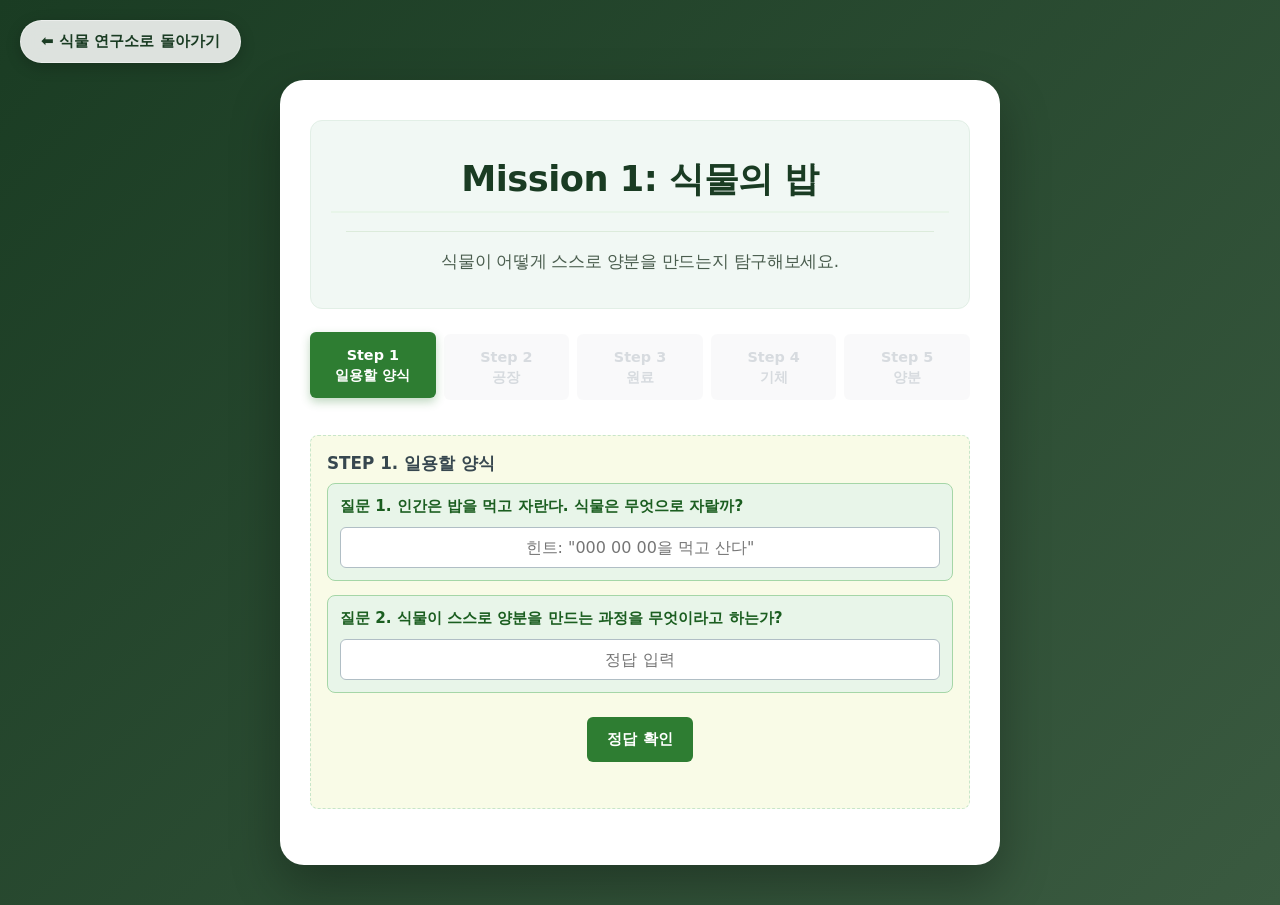
==== mission1.html @ bf56be7d "Add files via upload" ====
<!DOCTYPE html>
<html lang="ko">
<head>
  <meta charset="UTF-8">
  <meta name="viewport" content="width=device-width, initial-scale=1.0, maximum-scale=1.0, user-scalable=no">
  <title>미션 1: 식물의 밥</title>
  <link rel="stylesheet" href="style.css">
  <!-- 모바일(터치) 환경에서 HTML5 Drag and Drop이 작동하게 해주는 라이브러리 추가 -->
  <script defer src="js/main.js"></script>
  <script defer src="js/dragdrop.js"></script>
  <script defer src="js/mission1.js"></script>

  <style>
    /* === [품위 있는 고급스러운 전체 화면 레이아웃] === */
    body, html {
      min-height: 100vh; 
      margin: 0;
      display: flex;
      flex-direction: column;
      font-family: 'Pretendard', -apple-system, BlinkMacSystemFont, system-ui, Roboto, sans-serif;
      background: linear-gradient(135deg, #1a3c23 0%, #3a5a40 100%);
      position: relative;
    }

    .top-bar { position: absolute; top: 20px; left: 20px; z-index: 100; }

    .back-btn {
      background-color: rgba(255, 255, 255, 0.85); color: #1a3c23; text-decoration: none;
      padding: 10px 20px; border-radius: 30px; font-weight: 700; font-size: 0.95rem;
      box-shadow: 0 4px 15px rgba(0,0,0,0.2); border: 1px solid rgba(255,255,255,0.4);
      backdrop-filter: blur(8px); -webkit-backdrop-filter: blur(8px);
      display: inline-flex; align-items: center; transition: all 0.3s ease;
    }
    .back-btn:hover { background-color: #ffffff; transform: translateY(-2px); box-shadow: 0 6px 20px rgba(0,0,0,0.3); }

    .mission-container {
      flex-grow: 1; display: flex; flex-direction: column; align-items: center;
      padding: 80px 20px 40px 20px; box-sizing: border-box;
    }

    .mission-card { background: #ffffff; padding: 40px 30px; border-radius: 24px; box-shadow: 0 20px 50px rgba(0,0,0,0.3); max-width: 800px; width: 100%; }

    /* 밝고 세련된 미션 헤더 박스 */
    .mission-header-box { background-color: #f1f8f4; padding: 35px 20px; border-radius: 12px; border: 1px solid #e2efe6; margin-bottom: 25px; text-align: center; }
    .mission-header-box h2 { color: #1a3c23; margin: 0; font-size: 2.2rem; font-weight: 800; letter-spacing: -0.5px; }
    .mission-header-box hr { border: 0; border-top: 1px solid #dcebdb; margin: 18px auto; width: 95%; }
    .mission-header-box p { color: #4a5d4e; font-size: 1.05rem; margin: 0; font-weight: 500; letter-spacing: -0.3px; }

    /* 직사각형 스텝 버튼 */
    .step-indicator { display: flex !important; flex-direction: row !important; gap: 8px !important; justify-content: space-between !important; margin-bottom: 35px !important; width: 100% !important; }
    .step-item { flex: 1 !important; background-color: #f4f5f6 !important; color: #b0b8c1 !important; padding: 12px 5px !important; border-radius: 6px !important; font-size: 0.9rem !important; font-weight: 700 !important; text-align: center !important; line-height: 1.4 !important; cursor: pointer; transition: all 0.2s ease; width: auto !important; height: auto !important; display: block !important; border: 1px solid transparent !important; }
    .step-item.active { background-color: #2e7d32 !important; color: #ffffff !important; box-shadow: 0 4px 10px rgba(46, 125, 50, 0.3) !important; transform: translateY(-2px); }
    .step-item.completed { background-color: #e8f5e9 !important; color: #388e3c !important; border: 1px solid #c8e6c9 !important; }

    /* 빈칸 퀴즈 입력창 스타일 */
    .blank-input { text-align: center; font-weight: bold; color: #1b5e20; border: 1px solid #b0bec5; border-bottom: 2px solid #2e7d32; border-radius: 4px; padding: 4px; outline: none; background: #ffffff; }
    .blank-input:focus { border-bottom: 2px solid #f57f17; }

    /* 기존 실험 콘텐츠(매칭)용 스타일 */
    .match-item { padding: 8px; background: #f8fafc; border: 2px solid #b0bec5; border-radius: 8px; cursor: pointer; text-align: center; font-size: 0.8rem; font-weight: bold; transition: all 0.2s; position: relative; word-break: keep-all; display: flex; align-items: center; justify-content: center; min-height: 46px; z-index: 2; line-height: 1.3; }
    .match-item.selected { border-color: #f57f17; background: #fffde7; box-shadow: 0 0 0 2px rgba(245,127,23,0.3); transform: scale(1.02); }
    .match-item.matched { border-color: #2e7d32; background: #e8f5e9; color: #1b5e20; pointer-events: none; }
    .match-item.error { border-color: #c62828; background: #ffebee; animation: shake 0.3s; }
    @keyframes shake { 0%, 100% { transform: translateX(0); } 25% { transform: translateX(-5px); } 75% { transform: translateX(5px); } }

    /* =======================================================
       🌿 Step 3 퀴즈 전용 스타일 
       ======================================================= */
    .step3-word-btn { background: #ffffff; border: 2px solid #90caf9; border-radius: 8px; padding: 8px 16px; font-size: 1rem; font-weight: bold; color: #1976d2; cursor: pointer; transition: all 0.2s; box-shadow: 0 2px 4px rgba(0,0,0,0.05); }
    .step3-word-btn:hover { background: #e3f2fd; border-color: #1e88e5; }
    .step3-word-btn:active { transform: scale(0.95); }
    .step3-blank { display: inline-block; width: 60px; height: 26px; border-bottom: 2px solid #2e7d32; text-align: center; font-weight: bold; color: #1b5e20; cursor: pointer; vertical-align: bottom; background: #f1f8e9; border-radius: 4px 4px 0 0; }

    /* =======================================================
       🌿 Mission 1 최종 정리: 드래그 앤 드롭 스타일 (최적화)
       ======================================================= */
    .m1-badge-pool { display: flex; flex-wrap: wrap; gap: 10px; justify-content: center; background: #f8fafc; border: 1px solid #cfd8dc; padding: 15px; border-radius: 12px; margin-bottom: 20px; min-height: 30px; }
    
    .m1-badge {
      display: inline-block; background: #ffffff; border: 2px solid #81c784; border-radius: 25px;
      padding: 6px 16px; font-size: 1.05rem; font-weight: 700; color: #37474f;
      cursor: grab; box-shadow: 0 2px 4px rgba(0,0,0,0.1); user-select: none;
      margin: 5px; transition: transform 0.1s;
      line-height: 1.2 !important; vertical-align: middle; box-sizing: border-box;
    }
    .m1-badge:active { cursor: grabbing; transform: scale(1.05); }

    .m1-dropzone {
      display: inline-flex; align-items: center; justify-content: center;
      min-width: 100px; height: 38px; vertical-align: middle; 
      background: #f8fcf8; border: 2px dashed #b0bec5; border-radius: 25px;
      margin: 0 4px; box-sizing: border-box; transition: all 0.2s;
    }
    .drag-over-m1 { background: #e3f2fd !important; border-color: #1e88e5 !important; }

    /* 빈칸 안에 뱃지가 들어가면 테두리와 배경 날림 */
    .m1-dropzone:has(.m1-badge) { border: none; background-color: transparent; min-width: auto; height: auto; margin: 0 4px; }
    /* 들어간 뱃지 디자인 유지 (그림자만 제거) */
    .m1-dropzone .m1-badge { margin: 0; padding: 6px 16px; box-shadow: none; }

    /* 스르륵 나타나는 애니메이션 클래스 */
    .summary-hidden { display: none; opacity: 0; transition: opacity 0.5s ease-in-out; }
    .summary-visible { display: block; opacity: 1; }
  </style>
</head>
<body>

<div class="top-bar"><a href="index.html" class="back-btn">⬅ 식물 연구소로 돌아가기</a></div>

<!-- 모달 창 영역 (뱃지 설명용 모달) -->
<div class="modal-overlay" id="exp-modal" style="display: none;">
  <div class="modal-card">
    <h3 id="modal-title">물질 탐구 정보</h3>
    <div id="modal-img-container" style="text-align: center; display: none; margin: 12px 0;"><img id="modal-img" src="" alt="실험 이미지" style="max-width: 100%; max-height: 220px; border-radius: 8px; border: 1px solid #cfd8dc; object-fit: contain;"></div>
    <p id="modal-desc"></p>
    <div class="exp-box" id="modal-exp" style="background: var(--primary-light); padding: 14px; border-radius: 6px; font-size: 0.95rem; border-left: 4px solid var(--primary); margin: 12px 0; line-height: 1.6;"></div>
    <div style="display:flex; gap:8px; margin-top:16px;">
      <button class="btn-action" id="btn-move-factory" style="flex:1; margin-top:0;" onclick="moveBadgeToFactory()">⬇️ 공장으로 투입하기</button>
      <button class="modal-close" style="margin:0;" onclick="closeModal()">✕ 닫기</button>
    </div>
  </div>
</div>

<!-- 모달 창 영역 (Step 2 엽록체 관찰 퀴즈) -->
<div class="modal-overlay" id="stage2-image-modal" style="display: none;">
  <div class="step-image-modal-card" style="max-width: 500px; margin: 0 auto; background: #fff; padding: 20px; border-radius: 12px;">
    <div class="step-image-header" style="border-bottom: 2px solid #e8f5e9; padding-bottom: 10px;">
      <h3 style="margin: 0; color: #1b5e20;">🔬 엽록체 관찰 퀴즈</h3>
      <button class="modal-close" style="margin:0; padding:4px 10px;" onclick="closeStage2ImageModal()">✕ 닫기</button>
    </div>
    <div class="step-image-body" style="padding: 15px 0; text-align: center;">
      <div id="custom-ch-quiz">
        <img src="images/chloroplast.png" alt="엽록체 사진" style="width:100%; max-width:400px; border-radius:8px; border:1px solid #cfd8dc; object-fit:contain; box-shadow:0 4px 10px rgba(0,0,0,0.1);">
        <p style="margin-top:15px; font-size:1rem; color:#2c4c34; line-height:1.8; text-align:center; background:#e8f5e9; padding:15px; border-radius:8px; word-break:keep-all;">
          ( <input type="text" id="ch-q1" class="blank-input" style="width:70px;" placeholder="정답"> )는 식물세포에 있는 광합성이 일어나는 장소이고, ( <input type="text" id="ch-q2" class="blank-input" style="width:70px;" placeholder="정답"> )는 엽록체 속에 있는 색소로 광합성에 필요한 빛에너지를 흡수하는 색소이다.
        </p>
        <p id="ch-msg" style="font-weight:bold; font-size:0.95rem; margin-top:5px; min-height:1.2em;"></p>
      </div>
    </div>
    <div class="step-image-footer" style="text-align: center;">
      <button type="button" class="btn-action" id="btn-ch-check" style="margin:0; padding:12px 24px; font-size: 1rem; width: 100%;" onclick="checkChloroplastQuiz()">정답 확인</button>
      <button type="button" class="btn-action" id="btn-ch-next" style="display:none; margin:0; padding:12px 24px; font-size: 1rem; width: 100%; background:#f57f17;" onclick="goCustomStep(3); closeStage2ImageModal();">확인 완료 ➔ Step 3으로</button>
    </div>
  </div>
</div>

<!-- 미션 클리어 축하 팝업 -->
<div class="modal-overlay" id="mission-clear-modal" style="display: none;">
  <div class="modal-card" style="max-width: 450px; text-align: center; border: 4px solid #fbc02d; background: #fffde7; z-index: 10000;">
    <h2 style="color: #f57f17; font-size: 1.8rem; margin-top:0;">🎉 미션 클리어! 🎉</h2>
    <h3 style="color: #2e7d32; margin-top: 0; margin-bottom: 16px;">식물의 밥(Mission 1) 수사를 완벽하게 마쳤습니다.</h3>
    <p style="font-size: 1.15rem; color: #1976d2; font-weight: bold; margin-bottom: 24px;">🔓 Mission 2 (최적 조건)의 잠금이 해제되었습니다!</p>
    <button class="btn-action" style="font-size: 1.05rem; padding: 14px 28px; width: 100%; background:#f57f17; border:none; border-radius:8px; color:#fff; cursor:pointer;" onclick="location.href='mission2.html'">➔ Mission 2 가기</button>
  </div>
</div>

<!-- ========================================== -->
<!-- 미션 메인 내용 영역 -->
<!-- ========================================== -->
<main class="mission-container">
  <div id="stage-2" class="mission-card stage-card active">
    
    <!-- 헤더 박스 -->
    <div class="mission-header-box">
      <h2>Mission 1: 식물의 밥</h2>
      <hr>
      <p>식물이 어떻게 스스로 양분을 만드는지 탐구해보세요.</p>
    </div>
    
    <!-- 직사각형 인디케이터 -->
    <div class="step-indicator" id="m1-indicator">
      <div class="step-item active" id="m1-dot-1">Step 1<br>일용할 양식</div>
      <div class="step-item" id="m1-dot-2">Step 2<br>공장</div>
      <div class="step-item" id="m1-dot-3">Step 3<br>원료</div>
      <div class="step-item" id="m1-dot-4">Step 4<br>기체 </div>
      <div class="step-item" id="m1-dot-5">Step 5<br>양분</div>
    </div>
    
    <!-- STEP 1 -->
    <div class="interactive-box" id="stage2-step1">
      <h3 style="margin-top: 0;">STEP 1. 일용할 양식</h3>
      <div class="exp-section" style="background:#e8f5e9; border-color:#a5d6a7;">
        <label style="font-weight:bold; font-size:0.95rem; color:#1b5e20;">질문 1. 인간은 밥을 먹고 자란다. 식물은 무엇으로 자랄까?</label>
        <input type="text" id="m2-s1-q1" class="organelle-input" style="width:100%; padding:10px; margin-top:10px; border:1px solid #b0bec5; border-radius:6px;" placeholder='힌트: "000 00 00을 먹고 산다"'>
      </div>
      <div class="exp-section" style="background:#e8f5e9; border-color:#a5d6a7;">
        <label style="font-weight:bold; font-size:0.95rem; color:#1b5e20;">질문 2. 식물이 스스로 양분을 만드는 과정을 무엇이라고 하는가?</label>
        <input type="text" id="m2-s1-q2" class="organelle-input" style="width:100%; padding:10px; margin-top:10px; border:1px solid #b0bec5; border-radius:6px;" placeholder="정답 입력">
      </div>
      <div style="text-align:center;">
        <button class="btn-action" onclick="checkM2Step1()">정답 확인</button>
        <p id="m2-s1-msg" style="margin:10px 0 0; font-weight:bold; font-size:0.95rem; min-height:1.2rem; line-height: 1.5;"></p>
        <button class="btn-action" id="btn-go-step2" style="background:#f57f17; display:none; margin-top:12px; width: 100%;">다음 Step 2 가기 ➔</button>
      </div>
    </div>

    <!-- STEP 2 -->
    <div class="interactive-box" id="stage2-step2" style="display: none;">
      <p style="font-size:0.95rem; color:#1b5e20; font-weight:bold; margin-bottom:4px;">🔍 STEP 2. 식물 세포의 구조와 기능을 알맞게 짝지어 연결하세요!</p>
      <p style="font-size:0.85rem; color:#546e7a; margin-top:0; margin-bottom:12px;">특히 광합성이 일어나는 장소인 <strong>엽록체</strong>와 빛을 흡수하는 색소인 <strong>엽록소</strong>를 잘 구분해 보세요.</p>
      <div style="text-align: center; margin-bottom: 12px;"><img src="images/PlantCell.png" alt="식물 세포" style="width: 100%; max-width: 350px; height: auto; border-radius: 8px; border: 1.5px solid #cfd8dc; background: #e8f5e9;" onerror="this.onerror=null; this.src='data:image/svg+xml;charset=UTF-8,%3Csvg xmlns=%22http://www.w3.org/2000/svg%22 viewBox=%220 0 400 300%22%3E%3Crect width=%22400%22 height=%22300%22 fill=%22%23e8f5e9%22/%3E%3Ctext x=%22200%22 y=%22150%22 text-anchor=%22middle%22 fill=%22%2378909c%22 font-size=%2216%22%3Eimages/PlantCell.png 이미지 영역%3C/text%3E%3C/svg%3E';"></div>
      <div class="matching-container" id="matching-quiz" style="position: relative; display: flex; justify-content: space-between; align-items: stretch; background: #fff; padding: 16px 10px; border-radius: 8px; border: 1px solid #cfd8dc; margin-bottom: 12px; overflow: hidden; gap: 8px;">
        <svg id="matching-lines" style="position: absolute; top: 0; left: 0; width: 100%; height: 100%; pointer-events: none; z-index: 1;"></svg>
        <div class="match-col" id="match-left" style="display: flex; flex-direction: column; gap: 8px; width: 35%; z-index: 2;">
          <div class="match-item left-item" data-id="nuc" onclick="selectMatchItem(this, 'left')">핵</div>
          <div class="match-item left-item" data-id="mem" onclick="selectMatchItem(this, 'left')">세포막</div>
          <div class="match-item left-item" data-id="mit" onclick="selectMatchItem(this, 'left')">마이토콘드리아</div>
          <div class="match-item left-item" data-id="chl" onclick="selectMatchItem(this, 'left')">엽록체</div>
          <div class="match-item left-item" data-id="pig" onclick="selectMatchItem(this, 'left')">엽록소</div>
        </div>
        <div class="match-col" id="match-right" style="display: flex; flex-direction: column; gap: 8px; width: 62%; z-index: 2;">
          <div class="match-item right-item" data-id="mem" onclick="selectMatchItem(this, 'right')">세포의 형태 유지 및 물질 출입 조절</div>
          <div class="match-item right-item" data-id="pig" onclick="selectMatchItem(this, 'right')">엽록체 속에 있는 빛을 흡수하는 색소</div>
          <div class="match-item right-item" data-id="nuc" onclick="selectMatchItem(this, 'right')">세포의 생명 활동 조절 (유전물질 포함)</div>
          <div class="match-item right-item" data-id="chl" onclick="selectMatchItem(this, 'right')">광합성을 하는 장소</div>
          <div class="match-item right-item" data-id="mit" onclick="selectMatchItem(this, 'right')">세포 호흡을 통해 생명 활동에 필요한 에너지 생성</div>
        </div>
      </div>
      <div id="matching-error-msg" style="color:#546e7a; font-weight:bold; margin-top:10px; text-align:center; min-height: 1.5em; line-height: 1.5;">좌우 항목을 터치하여 알맞은 짝을 연결해보세요.</div>
      <div style="text-align: center; margin-top: 16px;">
        <button class="btn-action" id="btn-go-step3-from-matching" style="display:none; background:#f57f17; margin: 0 auto; width:100%;">정답 확인 완료! 엽록체 관찰하기 ➔</button>
      </div>
    </div>

    <!-- STEP 3 -->
    <div class="interactive-box" id="stage2-step3" style="display: none;">
      <p style="font-size:0.95rem; color:#1b5e20; font-weight:bold; margin-bottom: 10px;">✅ STEP 3. 엽록체 공장이 열렸습니다!</p>
      
      <div style="text-align: center; margin: 15px 0;">
        <img src="images/chloroplast.png" alt="엽록체" style="width: 100%; max-width: 300px; border-radius: 8px; border: 1.5px solid #cfd8dc; box-shadow: 0 4px 8px rgba(0,0,0,0.05);">
      </div>
      <p style="font-size: 0.95rem; color: #2c4c34; line-height: 1.6; text-align: center; background: #e8f5e9; padding: 12px; border-radius: 8px; margin-bottom: 20px; word-break: keep-all;">
        ( <strong>엽록체</strong> )는 식물세포에 있는 광합성이 일어나는 장소이고, ( <strong>엽록소</strong> )는 엽록체 속에 있는 광합성에 필요한 빛에너지를 흡수하는 색소이다.
      </p>

      <div style="display: flex; justify-content: space-between; align-items: baseline; margin-bottom: 8px; flex-wrap: wrap; gap: 8px;">
        <div style="font-size:0.85rem; font-weight:bold; color:#78909c;">[ 물질 및 에너지 보관함 ]</div>
        <div style="font-size:0.85rem; color:#546e7a;">광합성에 필요한 <strong>원료 2가지</strong>와 <strong>에너지 1가지</strong>를 투입하세요.</div>
      </div>

      <div class="badge-container" id="source-badges" ondrop="drop(event)" ondragover="allowDrop(event)">
        <span class="badge" id="b-o2" draggable="true" ondragstart="drag(event)" onclick="handleBadgeClick('b-o2', '산소')">🫧 산소</span>
        <span class="badge" id="b-starch" draggable="true" ondragstart="drag(event)" onclick="handleBadgeClick('b-starch', '녹말')">🥔 녹말</span>
        <span class="badge" id="b-water" draggable="true" ondragstart="drag(event)" onclick="handleBadgeClick('b-water', '물')">💧 물</span>
        <span class="badge" id="b-n2" draggable="true" ondragstart="drag(event)" onclick="handleBadgeClick('b-n2', '질소')">🧪 질소</span>
        <span class="badge" id="b-glucose" draggable="true" ondragstart="drag(event)" onclick="handleBadgeClick('b-glucose', '포도당')">🍬 포도당</span>
        <span class="badge" id="b-protein" draggable="true" ondragstart="drag(event)" onclick="handleBadgeClick('b-protein', '단백질')">🥚 단백질</span>
        <span class="badge" id="b-co2" draggable="true" ondragstart="drag(event)" onclick="handleBadgeClick('b-co2', '이산화탄소')">💨 이산화탄소</span>
        <span class="badge" id="b-fat" draggable="true" ondragstart="drag(event)" onclick="handleBadgeClick('b-fat', '지방')">🧈 지방</span>
        <span class="badge" id="b-soil" draggable="true" ondragstart="drag(event)" onclick="handleBadgeClick('b-soil', '흙')">🪴 흙</span>
        <span class="badge" id="b-chem" draggable="true" ondragstart="drag(event)" onclick="handleBadgeClick('b-chem', '화학에너지')">🔋 화학에너지</span>
        <span class="badge" id="b-light" draggable="true" ondragstart="drag(event)" onclick="handleBadgeClick('b-light', '빛에너지')">☀️ 빛에너지</span>
        <span class="badge" id="b-elec" draggable="true" ondragstart="drag(event)" onclick="handleBadgeClick('b-elec', '전기에너지')">⚡ 전기에너지</span>
      </div>
      
      <div style="font-size:0.85rem; font-weight:bold; color:#2e7d32; margin-top:12px;">[ 엽록체 합성 공장 ]</div>
      
      <div class="factory-dropzone" id="factory-dropzone" ondrop="drop(event)" ondragover="allowDrop(event)" ondragleave="dragLeave(event)" style="position: relative; border: 3px dashed #81c784; border-radius: 12px; padding: 25px 10px; background-color: #f1f8e9; margin-top: 10px; min-height: 110px; display: flex; flex-direction: column; align-items: center; justify-content: center;">
        <div class="factory-bg-icon" style="pointer-events: none; position: absolute; font-size: 3rem; opacity: 0.15; z-index: 0;">⚙️</div>
        <div style="z-index:1; font-weight:bold; color:#81c784; pointer-events: none; margin-bottom: 12px;">이곳으로 드래그하여 투입하세요</div>
        <div class="factory-dropzone-items" id="factory-items" style="z-index:1; width: 100%; display: flex; gap: 10px; justify-content: center; flex-wrap: wrap; min-height: 50px;"></div>
      </div>
      
      <button class="btn-action" onclick="runFactory()" style="width:100%; padding:14px; font-size:1.05rem; margin-top: 15px;">합성 가동 🚀</button>
      <div class="result-msg" id="msg-factory" style="text-align:center;"></div>

      <!-- 💡 Step 3 하단 퀴즈 영역 (합성 가동 성공 시 스르륵 열림) -->
      <div id="step3-quiz-section" class="summary-hidden" style="margin-top: 25px; border: 2px solid #64b5f6; background-color: #e3f2fd; padding: 20px; border-radius: 12px;">
        <h3 style="color: #1565c0; margin-top: 0; text-align: center;">🧐 합성 성공! 다음 퀴즈를 풀어보세요.</h3>
        
        <!-- Q1 -->
        <div style="margin-bottom: 15px; padding: 15px; background: #ffffff; border-radius: 8px;">
          <p style="font-size: 1.05rem; line-height: 1.8; margin-top: 0; word-break: keep-all;">
            <strong>Q1.</strong> 물은 식물체의 <span id="s3-q1-ans1" class="step3-blank" onclick="clearQ1()"></span> 에서 흡수되어 
            <span id="s3-q1-ans2" class="step3-blank" onclick="clearQ1()"></span> (을)를 통해 잎까지 온다.<br>
            <span style="font-size:0.85rem; color:#78909c;">(버튼을 순서대로 눌러 2개를 선택하세요. 빈칸을 터치하면 초기화됩니다.)</span>
          </p>
          <div style="display: flex; gap: 8px; justify-content: center; margin-top: 10px; flex-wrap: wrap;">
            <button class="step3-word-btn" onclick="addQ1Word('기공')">기공</button>
            <button class="step3-word-btn" onclick="addQ1Word('뿌리')">뿌리</button>
            <button class="step3-word-btn" onclick="addQ1Word('물관')">물관</button>
            <button class="step3-word-btn" onclick="addQ1Word('체관')">체관</button>
          </div>
        </div>

        <!-- Q2 -->
        <div style="margin-bottom: 15px; padding: 15px; background: #ffffff; border-radius: 8px;">
          <p style="font-size: 1.05rem; line-height: 1.8; margin-top: 0; word-break: keep-all;">
            <strong>Q2.</strong> 이산화탄소는 잎의 <span id="s3-q2-ans1" class="step3-blank" onclick="clearQ2()"></span> (을)를 통해 잎으로 온다.<br>
            <span style="font-size:0.85rem; color:#78909c;">(아래에서 1개를 선택하세요.)</span>
          </p>
          <div style="display: flex; gap: 8px; justify-content: center; margin-top: 10px; flex-wrap: wrap;">
            <button class="step3-word-btn" onclick="addQ2Word('기공')">기공</button>
            <button class="step3-word-btn" onclick="addQ2Word('뿌리')">뿌리</button>
            <button class="step3-word-btn" onclick="addQ2Word('물관')">물관</button>
            <button class="step3-word-btn" onclick="addQ2Word('체관')">체관</button>
          </div>
        </div>
        
        <p id="s3-quiz-msg" style="text-align: center; font-weight: bold; min-height: 1.2rem;"></p>
        <button id="btn-check-s3" class="btn-action" style="width: 100%; margin-top: 10px;" onclick="checkStep3Quiz()">정답 확인</button>
      </div>

      <!-- 💡 정답을 맞췄을 때 나타나는 이미지 및 다음 단계 버튼 영역 -->
      <div id="step3-reward-section" class="summary-hidden" style="margin-top: 20px; text-align: center; background-color: #f1f8e9; padding: 20px; border-radius: 12px; border: 2px solid #81c784;">
        <h3 style="color: #2e7d32; margin-top: 0; margin-bottom: 15px;">🎉 정답입니다! 잎의 구조를 확인하세요.</h3>
        
        <div style="display: flex; gap: 15px; justify-content: center; flex-wrap: wrap; margin-bottom: 20px;">
          <div style="background: #fff; padding: 10px; border-radius: 8px; border: 1px solid #cfd8dc; flex: 1; min-width: 120px;">
            <img src="images/stomata.png" alt="기공" style="width: 100%; height: auto; border-radius: 4px;" onerror="this.src='data:image/svg+xml;charset=UTF-8,%3Csvg xmlns=%22http://www.w3.org/2000/svg%22 viewBox=%220 0 100 100%22%3E%3Crect fill=%22%23e8f5e9%22 width=%22100%22 height=%22100%22/%3E%3Ctext fill=%22%232e7d32%22 font-size=%2214%22 x=%2250%22 y=%2250%22 text-anchor=%22middle%22%3E기공%3C/text%3E%3C/svg%3E'">
            <div style="font-size: 0.9rem; font-weight: bold; margin-top: 5px; color: #455a64;">기공</div>
          </div>
          <div style="background: #fff; padding: 10px; border-radius: 8px; border: 1px solid #cfd8dc; flex: 1; min-width: 120px;">
            <img src="images/leaf.png" alt="잎의 단면" style="width: 100%; height: auto; border-radius: 4px;" onerror="this.src='data:image/svg+xml;charset=UTF-8,%3Csvg xmlns=%22http://www.w3.org/2000/svg%22 viewBox=%220 0 100 100%22%3E%3Crect fill=%22%23e8f5e9%22 width=%22100%22 height=%22100%22/%3E%3Ctext fill=%22%232e7d32%22 font-size=%2214%22 x=%2250%22 y=%2250%22 text-anchor=%22middle%22%3E잎 단면%3C/text%3E%3C/svg%3E'">
            <div style="font-size: 0.9rem; font-weight: bold; margin-top: 5px; color: #455a64;">잎의 단면</div>
          </div>
        </div>
        
        <button class="btn-action" style="width: 100%; background: #f57f17; font-size: 1.1rem; padding: 14px;" onclick="goStep4WithConfetti()">Step 4 가기 ➔</button>
      </div>
    </div>

    <!-- STEP 4 -->
    <div class="interactive-box" id="stage2-step4" style="display: none;">
      <h3>STEP 4: 광합성에 필요한 물질 확인하기</h3>
      <p style="font-size:0.95rem; margin-top:0;">투명 용기 안에 상추 모종을 넣고 뚜껑을 닫은 후, <strong>이산화 탄소 센서</strong>와 <strong>산소 센서</strong>를 꽂아 빛을 비추며 시간에 따른 기체 농도 변화를 측정합니다.</p>
      <div style="text-align: center; margin: 14px 0;"><img src="images/O2_CO2_ex.jpg" alt="기체 확인 실험 모식도" style="width: 100%; max-width: 450px; border-radius: 8px; border: 1.5px solid #cfd8dc; box-shadow: 0 4px 8px rgba(0,0,0,0.05);" onerror="this.onerror=null; this.src='images/O2_CO2_ex.png';"></div>
      <div style="margin-bottom:12px; text-align:center;"><button class="btn-action" onclick="runSensorExp()" style="margin-top:0; width:100%; max-width:450px; font-size:1rem;">▶️ 농도 측정 시작</button></div>
      <div style="background:#fff; border:1px solid #cfd8dc; border-radius:8px; padding:10px; display:flex; justify-content:center;">
        <canvas id="sensor-chart" width="400" height="220" style="width:100%; max-width:400px; background:#fafafa; border-radius:4px;"></canvas>
      </div>
      <div style="margin-top:14px; background:#fffde7; border:1px solid #fff59d; padding:16px; border-radius:8px; text-align:center;">
          <div style="font-size:0.95rem; font-weight:bold; color:#f57f17; margin-bottom:10px;">💡 더 알아보기 (터치하여 확인하세요)</div>
          <div style="display:flex; gap:10px; justify-content:center; flex-wrap:wrap;">
              <span class="badge" style="background:#e3f2fd; border-color:#90caf9;" onclick="showInfoModal('산소와 이산화 탄소 농도', '공기 중 산소는 약 21%, 이산화 탄소는 400ppm(=0.04%) 존재합니다.<br><br>즉 산소는 이산화탄소보다 약 <strong>500배</strong> 농도가 짙습니다.')">🫧💨 산소 & 이산화 탄소 농도</span>
              <span class="badge" style="background:#e8f5e9; border-color:#a5d6a7;" onclick="showInfoModal('ppm (피피엠)', '100만분의 1을 뜻하는 농도 단위입니다.<br><strong>1ppm = 0.0001%</strong>')">📊 ppm</span>
          </div>
      </div>
      <div class="organelle-quiz-box" style="margin-top:14px; background:#e8f5e9; border:1px solid #a5d6a7; padding:14px; border-radius:8px;">
        <label style="font-weight:bold; font-size:0.95rem; color:#1b5e20;">📝 결론 정리: 각 기체의 농도 변화로 알 수 있는 것은 무엇인가요?</label>
        <input type="text" id="exp1-conclusion" class="organelle-input" style="width:100%; padding:10px; margin-top:10px; border:1px solid #b0bec5; border-radius:6px;" placeholder="예: 광합성 과정에서 OO가 흡수되고 OO가 방출된다.">
        <button class="btn-action" onclick="checkExp1()" style="margin-top:10px;">결론 확인</button>
        <p id="exp1-msg" style="margin:10px 0 0; font-weight:bold; font-size:0.95rem; min-height:1.2rem; line-height:1.5;"></p>
        <div style="text-align: right; margin-top: 14px;"><button class="btn-action" id="btn-go-step5" style="background:#f57f17; display:none;">다음 Step 5 가기 ➔</button></div>
      </div>
    </div>

    <!-- STEP 5 -->
    <div class="interactive-box" id="stage2-step5" style="display: none;">
      <h3>STEP 5: 광합성 산물 확인하기</h3>
      
      <!-- ========================================== -->
      <!-- 1) 실험 설계 영역 -->
      <!-- ========================================== -->
      <div id="step5-part1">
        <h4 style="color: #2e7d32; margin-top: 0;">1) 실험 설계</h4>
        <div style="background: #ffffff; padding: 15px; border-radius: 8px; border: 1px solid #cfd8dc; line-height: 1.8; font-size: 0.95rem;">
          <p style="margin: 0 0 10px 0;">1. 두 상추 중 하나에만 어둠상자를 씌워 하루 동안 둡니다.</p>
          
          <!-- 💡 2번 문장 줄바꿈 제거 -->
          <p style="margin: 0 0 10px 0;">2. 잎을 잘라 <strong>에탄올이 든 시험관에 넣고 물중탕</strong>하여 <span id="s5-q1-ans" class="step3-blank" style="width:140px;" onclick="clearS5Q(1)"></span> 합니다.</p>
          
          <!-- 💡 3번 문장 줄바꿈 제거 및 들여쓰기 묶음 처리 -->
          <p style="margin: 0;">3. <strong>아이오딘-아이오딘화 칼륨 용액</strong>을 떨어뜨립니다.<br>
            <span style="display: inline-block; margin-left: 1em;">
              <span style="font-size: 0.9rem; color: #546e7a;">※ 이 용액(원래 색깔: 옅은 황갈색)은</span>
              <span id="s5-q2-ans" class="step3-blank" style="width:60px;" onclick="clearS5Q(2)"></span> 과(와) 반응하면 
              <span id="s5-q3-ans" class="step3-blank" style="width:70px;" onclick="clearS5Q(3)"></span> (으)로 변합니다.
            </span>
          </p>
        </div>
        
        <div style="text-align: center; margin: 15px 0;">
          <img src="images/photo_product.jpg" alt="광합성 산물 확인 실험 모식도" style="width: 100%; max-width: 450px; border-radius: 8px; border: 1.5px solid #cfd8dc; box-shadow: 0 4px 8px rgba(0,0,0,0.05);" onerror="this.onerror=null; this.src='images/photo_product.png';">
        </div>

        <!-- 단어 버튼 -->
        <p style="text-align: center; font-size: 0.85rem; color: #78909c; margin-bottom: 8px;">(버튼을 순서대로 눌러 빈칸을 채우세요. 빈칸 터치 시 초기화)</p>
        <div style="display: flex; gap: 8px; justify-content: center; flex-wrap: wrap;">
          <button class="step3-word-btn" onclick="addS5Word('녹말')">녹말</button>
          <button class="step3-word-btn" onclick="addS5Word('엽록소를 제거(탈색)')">엽록소를 제거(탈색)</button>
          <button class="step3-word-btn" onclick="addS5Word('포도당')">포도당</button>
          <button class="step3-word-btn" onclick="addS5Word('청람색')">청람색</button>
        </div>
       
        <p id="s5-part1-msg" style="text-align: center; font-weight: bold; min-height: 1.2rem; margin-top: 10px;"></p>
        
        <!-- 💡 수정된 버튼 영역 (빈칸 3개가 다 찰 때까지는 회색으로 클릭 방지) -->
        <button id="btn-s5-check" class="btn-action" style="width: 100%; margin-top: 5px; background: #b0bec5; cursor: not-allowed;" disabled onclick="checkStep5Part1()">정답 확인 및 결과 보기</button>
      </div>
              <!-- ========================================== -->
      <!-- 2) 결과 및 해석 영역 (처음엔 숨김 처리: summary-hidden) -->
      <!-- ========================================== -->
      <div id="step5-part2" class="summary-hidden" style="border-top: 2px dashed #81c784; padding-top: 25px; margin-top: 20px;">
        <h4 style="color: #2e7d32; margin-top: 0;">2) 결과 및 해석</h4>
        <p style="font-size:0.95rem; font-weight:bold; color:#e65100; text-align:center; margin: 0 0 15px 0;">(👇 아래 상추 잎 이미지를 터치하여 아이오딘 반응을 확인하세요)</p>
        
        <div style="display:flex; gap:12px; margin-bottom:14px; flex-wrap:wrap;">
          <div style="flex:1; min-width:140px; text-align:center; background:#fff; padding:12px; border-radius:8px; border:1px solid #cfd8dc;">
            <h4 style="margin:0 0 10px; font-size:1rem;">☀️ 햇빛을 받은 상추</h4>
            <div style="position:relative; width:140px; height:140px; margin:0 auto; cursor:pointer;" onclick="revealLeaf('light', this)">
              <img src="images/lettuce_light_before.jpg" style="width:100%; height:100%; object-fit:cover; border-radius:8px; border:2px solid #a5d6a7; transition:0.3s;" onerror="this.outerHTML=window.fallbackLettuce.pale" alt="에탄올 탈색 잎">
              <div style="position:absolute; bottom:5px; left:0; width:100%; text-align:center; font-size:0.85rem; color:#fff; text-shadow:1px 1px 3px #000; font-weight:bold; pointer-events:none;">터치하여 반응 확인</div>
            </div>
          </div>
          <div style="flex:1; min-width:140px; text-align:center; background:#fff; padding:12px; border-radius:8px; border:1px solid #cfd8dc;">
            <h4 style="margin:0 0 10px; font-size:1rem;">🌑 어둠상자를 씌운 상추</h4>
            <div style="position:relative; width:140px; height:140px; margin:0 auto; cursor:pointer;" onclick="revealLeaf('dark', this)">
               <img src="images/lettuce_dark_before.jpg" style="width:100%; height:100%; object-fit:cover; border-radius:8px; border:2px solid #a5d6a7; transition:0.3s;" onerror="this.outerHTML=window.fallbackLettuce.pale" alt="에탄올 탈색 잎">
               <div style="position:absolute; bottom:5px; left:0; width:100%; text-align:center; font-size:0.85rem; color:#fff; text-shadow:1px 1px 3px #000; font-weight:bold; pointer-events:none;">터치하여 반응 확인</div>
            </div>
          </div>
        </div>
        
        <div class="organelle-quiz-box" style="margin-top:14px; background:#e8f5e9; border:1px solid #a5d6a7; padding:14px; border-radius:8px;">
          <label style="font-weight:bold; font-size:0.95rem; color:#1b5e20;">📝 결론 정리: 빛을 받은 상추에서 나타나는 색깔과 이렇게 색깔이 변한 이유를 쓰시오</label>
          <textarea id="exp2-conclusion" class="organelle-input" style="width:100%; min-height: 120px; padding:10px; margin-top:10px; border:1px solid #b0bec5; border-radius:6px; resize: vertical; line-height: 1.5; font-family: inherit;" placeholder="예: 빛을 받은 경우에만 ooo을 하여 만들어진 양분이 OO로 저장되어서..."></textarea>
          <p style="font-size:0.8rem; color:#78909c; margin:6px 0 0;">※ 본 앱의 자동 채점은 핵심 단어 포함 여부만 확인합니다. 문장의 정확성은 선생님께 최종 확인을 받으세요.</p>
          <button class="btn-action" onclick="checkExp2()" style="margin-top:10px;">결론 확인</button>
          <p id="exp2-msg" style="margin:10px 0 0; font-weight:bold; font-size:0.95rem; min-height:1.2rem; line-height: 1.5;"></p>
          
          <!-- 💡 퀴즈 정답 시 열리는 다음 단계 버튼 -->
          <div id="stage2-final-btns" style="display:none; text-align:right; margin-top:16px;">
            <button class="btn-action" style="background:#475569; margin-right:8px;" onclick="resetMission2()">↺ 단계 다시하기</button>
            <button class="btn-action" style="background:#f57f17;" onclick="showM1FinalSummary()">📝 최종 정리: 광합성의 모든 것 ➔</button>
          </div>
        </div>
      </div>
      
    </div>

      <!-- ========================================== -->
      <!-- 🌿 아래쪽으로 나타나는 [광합성의 모든 것] 최종 정리 박스 (11칸) -->
      <!-- ========================================== -->
      <div id="m1-final-summary" class="summary-hidden" style="margin-top:30px; border: 2px solid #81c784; border-radius: 12px; padding: 25px 20px; background-color: #f1f8e9;">
        <h3 style="color: #2e7d32; text-align: center; font-size: 1.5rem; margin-top: 0;">🌿 광합성의 모든 것</h3>
        <p style="text-align: center; color: #546e7a; font-size: 0.95rem; margin-bottom: 10px;">
          아래 단어들을 빈칸으로 드래그하여 광합성 요약 문장을 완성해 보세요! (함정 단어도 섞여 있습니다)
        </p>

        <!-- 드래그할 단어들 (Badge Pool) - JS에서 랜덤하게 섞입니다 -->
        <div class="m1-badge-pool" id="m1-badge-pool" ondrop="dropM1(event)" ondragover="allowDropM1(event)">
          <div class="m1-badge" id="m1-word-xylem" data-ans="물관" draggable="true" ondragstart="dragM1(event)">🌱 물관</div>
          <div class="m1-badge" id="m1-word-water" data-ans="물" draggable="true" ondragstart="dragM1(event)">💧 물</div>
          <div class="m1-badge" id="m1-word-co2" data-ans="이산화탄소" draggable="true" ondragstart="dragM1(event)">💨 이산화탄소</div>
          <div class="m1-badge" id="m1-word-chloroplast1" data-ans="엽록체" draggable="true" ondragstart="dragM1(event)">🏭 엽록체</div>
          <div class="m1-badge" id="m1-word-chloro" data-ans="엽록소" draggable="true" ondragstart="dragM1(event)">🟢 엽록소</div>
          <div class="m1-badge" id="m1-word-light" data-ans="빛에너지" draggable="true" ondragstart="dragM1(event)">☀️ 빛에너지</div>
          <div class="m1-badge" id="m1-word-glucose1" data-ans="포도당" draggable="true" ondragstart="dragM1(event)">🍬 포도당</div>
          <div class="m1-badge" id="m1-word-o2" data-ans="산소" draggable="true" ondragstart="dragM1(event)">🫧 산소</div>
          <div class="m1-badge" id="m1-word-glucose2" data-ans="포도당" draggable="true" ondragstart="dragM1(event)">🍬 포도당</div>
          <div class="m1-badge" id="m1-word-starch" data-ans="녹말" draggable="true" ondragstart="dragM1(event)">🥔 녹말</div>
          <div class="m1-badge" id="m1-word-chloroplast2" data-ans="엽록체" draggable="true" ondragstart="dragM1(event)">🏭 엽록체</div>
          <div class="m1-badge" id="m1-word-nitrogen" data-ans="질소" draggable="true" ondragstart="dragM1(event)">🧪 수소</div>
          <div class="m1-badge" id="m1-word-hydrogen" data-ans="수소" draggable="true" ondragstart="dragM1(event)">🎈 탄소</div>
          <div class="m1-badge" id="m1-word-protein" data-ans="단백질" draggable="true" ondragstart="dragM1(event)">🥚 단백질</div>
           <div class="m1-badge" id="m1-word-chem" data-ans="화학에너지" draggable="true" ondragstart="dragM1(event)">🥚 화학에너지</div>
           <div class="m1-badge" id="m1-word-phloem" data-ans="체관" draggable="true" ondragstart="dragM1(event)">🥚 체관</div>
        </div>

        <!-- 11개의 빈칸(Dropzones)이 포함된 다듬어진 문장 -->
        <div style="background: #ffffff; padding: 25px; border-radius: 12px; line-height: 2.4; font-size: 1.05rem; font-weight: bold; color: #37474f;">
          • 광합성은 뿌리에서 흡수하여 <div class="m1-dropzone" id="m1-drop-1" ondrop="dropM1(event)" ondragover="allowDropM1(event)" ondragleave="dragLeaveM1(event)"></div>을(를) 따라 잎까지 이동한 
          <div class="m1-dropzone" id="m1-drop-2" ondrop="dropM1(event)" ondragover="allowDropM1(event)" ondragleave="dragLeaveM1(event)"></div>와(과) 기공을 통해 들어온 
          <div class="m1-dropzone" id="m1-drop-3" ondrop="dropM1(event)" ondragover="allowDropM1(event)" ondragleave="dragLeaveM1(event)"></div>을(를) 원료로 한다.<br><br>
          
          • <div class="m1-dropzone" id="m1-drop-4" ondrop="dropM1(event)" ondragover="allowDropM1(event)" ondragleave="dragLeaveM1(event)"></div>속에 있는 색소인 
          <div class="m1-dropzone" id="m1-drop-5" ondrop="dropM1(event)" ondragover="allowDropM1(event)" ondragleave="dragLeaveM1(event)"></div>이(가) 흡수한 
          <div class="m1-dropzone" id="m1-drop-6" ondrop="dropM1(event)" ondragover="allowDropM1(event)" ondragleave="dragLeaveM1(event)"></div>을(를) 이용하여 
          <div class="m1-dropzone" id="m1-drop-7" ondrop="dropM1(event)" ondragover="allowDropM1(event)" ondragleave="dragLeaveM1(event)"></div>와(과) 
          <div class="m1-dropzone" id="m1-drop-8" ondrop="dropM1(event)" ondragover="allowDropM1(event)" ondragleave="dragLeaveM1(event)"></div>을(를) 만든다.<br><br>
          
          • 처음 만들어진 양분인 <div class="m1-dropzone" id="m1-drop-9" ondrop="dropM1(event)" ondragover="allowDropM1(event)" ondragleave="dragLeaveM1(event)"></div>은(는) 물에 녹지 않는 
          <div class="m1-dropzone" id="m1-drop-10" ondrop="dropM1(event)" ondragover="allowDropM1(event)" ondragleave="dragLeaveM1(event)"></div>(으)로 바뀌어 
          <div class="m1-dropzone" id="m1-drop-11" ondrop="dropM1(event)" ondragover="allowDropM1(event)" ondragleave="dragLeaveM1(event)"></div>에 저장된다.
        </div>

        <p id="m1-summary-msg" style="text-align: center; color: #c62828; font-weight: bold; min-height: 1.2rem; margin-top: 15px;"></p>

        <!-- 정답 확인 버튼 -->
        <div style="text-align: center; margin-top: 15px;">
          <button class="btn-action" style="padding: 14px 30px; font-size: 1.1rem; width: 100%;" onclick="checkM1Summary()">✨ 최종 정답 제출하기</button>
        </div>
      </div>
      <!-- // 최종 정리 박스 끝 -->

    </div>
  </div>
</main>

<canvas id="confetti-canvas" style="position: fixed; top: 0; left: 0; pointer-events: none; width: 100%; height: 100%; z-index: 9999;"></canvas>

</body>
</html>
---- style.css ----
:root {
  --primary: #2e7d32;
  --primary-light: #e8f5e9;
  --accent: #f57f17;
  --dark: #263238;
  --light: #f9fbe7;
  --warn: #c62828;
}

* { 
  box-sizing: border-box; 
  font-family: 'Pretendard', -apple-system, BlinkMacSystemFont, system-ui, sans-serif; 
}

/* 터치 환경 스크롤 최적화 */
body { 
  margin: 0; 
  background: #eceff1; 
  color: var(--dark); 
  display: flex; 
  flex-direction: column; 
  align-items: center; 
  min-height: 100vh; 
  position: relative; 
  overflow-x: hidden; 
  touch-action: pan-y; 
}

header { 
  width: 100%; 
  max-width: 760px; 
  background: var(--primary); 
  color: white; 
  padding: 1.2rem; 
  text-align: center; 
  box-shadow: 0 4px 6px rgba(0,0,0,0.1); 
  border-radius: 0 0 16px 16px; 
}
header h1 { margin: 0; font-size: 1.4rem; }
header p { margin: 0.3rem 0 0; font-size: 0.85rem; opacity: 0.9; }

/* 네비게이션 - 터치 타겟 최소 높이 확보 및 링크용 스타일 수정 */
nav { 
  display: flex; 
  gap: 6px; 
  margin: 1rem 0; 
  width: 100%; 
  max-width: 760px; 
  padding: 0 10px; 
  overflow-x: auto; 
  -webkit-overflow-scrolling: touch; 
}
nav .nav-btn { 
  flex: 1; 
  min-width: 90px; 
  min-height: 44px; 
  padding: 10px 6px; 
  border: none; 
  background: white; 
  border-radius: 8px; 
  font-weight: bold; 
  cursor: pointer; 
  border: 2px solid transparent; 
  font-size: 0.85rem; 
  box-shadow: 0 2px 4px rgba(0,0,0,0.05); 
  transition: 0.2s; 
  white-space: nowrap; 
  text-decoration: none; 
  color: inherit; 
  display: inline-flex; 
  justify-content: center; 
  align-items: center; 
}
nav .nav-btn.active { border-color: var(--primary); color: var(--primary); background: var(--primary-light); }
nav .nav-btn.disabled { color:#90a4ae; cursor:not-allowed; pointer-events: none; }

main { width: 100%; max-width: 760px; padding: 0 10px 40px; }
.stage-card { background: white; border-radius: 12px; padding: 1.5rem; box-shadow: 0 4px 12px rgba(0,0,0,0.05); animation: fadeIn 0.4s ease; }

@keyframes fadeIn { from { opacity: 0; transform: translateY(10px); } to { opacity: 1; transform: translateY(0); } }

h2 { font-size: 1.15rem; color: var(--primary); margin-top: 0; border-bottom: 2px solid var(--primary-light); padding-bottom: 0.5rem; }
h3 { font-size: 1.05rem; color: #37474f; margin: 1rem 0 0.5rem; }
.interactive-box { background: var(--light); border-radius: 8px; padding: 1rem; margin: 1rem 0; border: 1px dashed #c8e6c9; }

/* 단계 진행 상황 인디케이터 */
.step-indicator { display: flex; width: 100%; gap: 6px; margin: 0.8rem 0 1.2rem; }
.step-item { flex: 1; text-align: center; padding: 8px 2px; background: #e2e8f0; color: #64748b; font-size: 0.8rem; font-weight: bold; border-radius: 6px; transition: all 0.3s; border: 1.5px solid transparent; display: flex; align-items: center; justify-content: center; line-height: 1.1; }
.step-item.active { background: var(--primary); color: white; border-color: var(--primary); box-shadow: 0 2px 6px rgba(46,125,50,0.3); transform: translateY(-2px); }
.step-item.completed { background: var(--primary-light); color: var(--primary); border-color: var(--primary); }

.slider-control { margin-bottom: 12px; }
.slider-control label { display: flex; justify-content: space-between; font-size: 0.9rem; margin-bottom: 4px; font-weight: bold; }

/* 터치 환경 슬라이더 조작 최적화 */
input[type="range"] { width: 100%; accent-color: var(--primary); height: 28px; cursor: pointer; touch-action: manipulation; }

.status-screen { background: #0f9d58; color: white; padding: 1rem; border-radius: 8px; font-family: monospace; font-size: 0.9rem; margin-top: 10px; line-height: 1.5; transition: background 0.3s; }
.alert-tag { display: inline-block; padding: 2px 6px; border-radius: 4px; font-size: 0.75rem; background: var(--warn); color: white; margin-bottom: 4px; }

/* 터치 버튼 크기 최적화 */
.btn-action { background: var(--primary); color: white; border: none; padding: 12px 20px; border-radius: 6px; cursor: pointer; font-weight: bold; margin-top: 10px; font-size: 0.95rem; transition: 0.2s; display: inline-flex; justify-content: center; align-items: center; text-decoration: none; min-height: 44px; }
.btn-action:hover:not(:disabled) { background: #1b5e20; }
.btn-action:disabled { background: #90a4ae; cursor: not-allowed; }
.result-msg { margin-top: 10px; font-weight: bold; font-size: 0.95rem; line-height: 1.5; }

.food-web-display { display: flex; justify-content: space-between; align-items: center; gap: 8px; margin: 14px 0; background: #ffffff; padding: 14px; border-radius: 10px; border: 1px solid #cfd8dc; flex-wrap: wrap; }
.trophic-card { flex: 1; min-width: 140px; display: flex; flex-direction: column; align-items: center; text-align: center; padding: 10px; border-radius: 8px; background: #f8fafc; border: 1px solid #e2e8f0; transition: all 0.3s ease; }
.trophic-avatar { width: 64px; height: 64px; margin-bottom: 6px; transition: transform 0.3s ease, filter 0.3s ease; }
.trophic-title { font-size: 0.85rem; font-weight: bold; margin-bottom: 4px; }
.trophic-bar-wrap { width: 100%; height: 8px; background: #e0e0e0; border-radius: 4px; overflow: hidden; margin-top: 4px; }
.trophic-bar { height: 100%; width: 100%; transition: width 0.3s ease, background 0.3s ease; }
.trophic-status-text { font-size: 0.75rem; font-weight: bold; margin-top: 4px; }
.chain-arrow { font-size: 1.3rem; color: #90a4ae; font-weight: bold; }

.cell-container { position: relative; width: 100%; max-width: 500px; margin: 0 auto; background: #ffffff; border-radius: 12px; border: 2px solid #a5d6a7; text-align: center; overflow: hidden; }
.badge-container { display: flex; gap: 8px; flex-wrap: wrap; margin: 12px 0; min-height: 50px; align-items: center; padding: 12px; background: #f8fafc; border-radius: 8px; border: 1px solid #e2e8f0; justify-content: center;}

/* 터치 드래그를 위한 최적화 (touch-action: none) */
.badge, .m1-badge, .m2-badge, .m3-badge, .m5-badge, .ans-badge { touch-action: none; padding: 10px 16px; background: white; border: 1.5px solid #b0bec5; border-radius: 20px; font-size: 0.9rem; cursor: grab; user-select: none; font-weight: bold; transition: border-color 0.2s, color 0.2s; display: inline-flex; align-items: center; gap: 4px; box-shadow: 0 2px 4px rgba(0,0,0,0.05); }
.badge:active, .m1-badge:active, .m2-badge:active, .m3-badge:active, .m5-badge:active, .ans-badge:active { cursor: grabbing; transform: scale(0.95); }
.dnd-selected { outline: 4px solid #ffb300 !important; outline-offset: 3px; }
.dnd-over { background-color: #c8e6c9 !important; border-color: #2e7d32 !important; transform: scale(1.01); }
.drop-success { animation: dnd-success .22s ease-out; }
@keyframes dnd-success { 50% { box-shadow: 0 0 0 5px rgba(46,125,50,.25); } }
.dnd-ghost {
  position: fixed !important;
  z-index: 99999 !important;
  pointer-events: none !important;
  margin: 0 !important;
  opacity: .92;
  transform: rotate(-2deg) scale(1.08);
  box-shadow: 0 14px 30px rgba(38,50,56,.32) !important;
  transition: none !important;
  will-change: left, top;
}
.dnd-source-dragging { opacity: .32 !important; }
.dnd-active, .dnd-active * { cursor: grabbing !important; }

.factory-dropzone { min-height: 140px; border: 3px dashed #81c784; border-radius: 12px; padding: 20px; display: flex; flex-direction: column; align-items: center; justify-content: center; background: #f1f8e9; margin: 16px 0; transition: all 0.3s ease; position: relative; }
.factory-dropzone.drag-over, .m3-dropzone.drag-over-m3 { background: #c8e6c9 !important; border-color: #2e7d32 !important; transform: scale(1.02); }
.factory-dropzone-items { display: flex; gap: 8px; flex-wrap: wrap; justify-content: center; width: 100%; margin-top: 10px; min-height: 40px; }
.factory-bg-icon { position: absolute; font-size: 3rem; opacity: 0.1; z-index: 0; pointer-events: none; }

.modal-overlay { display: none; position: fixed; top: 0; left: 0; width: 100%; height: 100%; background: rgba(0,0,0,0.65); z-index: 999; justify-content: center; align-items: center; padding: 20px; }
.modal-card { background: white; border-radius: 12px; max-width: 480px; width: 100%; padding: 20px; box-shadow: 0 10px 25px rgba(0,0,0,0.2); animation: popIn 0.25s ease-out; max-height: 90vh; overflow-y: auto; -webkit-overflow-scrolling: touch; }

@keyframes popIn { from { transform: scale(0.85); opacity: 0; } to { transform: scale(1); opacity: 1; } }

.step-image-modal-card { background: #ffffff; border-radius: 16px; max-width: 720px; width: 100%; padding: 20px; box-shadow: 0 20px 40px rgba(0,0,0,0.35); animation: popIn 0.3s ease-out; position: relative; }
.step-image-header { display: flex; justify-content: space-between; align-items: center; border-bottom: 2px solid #e2e8f0; padding-bottom: 10px; margin-bottom: 12px; }
.step-image-header h3 { margin: 0; font-size: 1.15rem; color: var(--primary); display: flex; align-items: center; gap: 8px; }
.step-image-body { text-align: center; }

.step-image-frame { position: relative; width: 100%; min-height: 200px; border-radius: 12px; overflow: hidden; background: #f8fafc; border: 2px solid #cbd5e1; box-shadow: 0 4px 12px rgba(0,0,0,0.08); display: flex; justify-content: center; align-items: center; }
.step-image-frame img, .step-image-frame svg { width: 100%; max-height: 420px; object-fit: contain; display: block; transition: transform 0.25s ease; }
.step-image-desc { margin-top: 12px; font-size: 0.95rem; color: #334155; line-height: 1.6; background: #f1f8e9; padding: 14px; border-radius: 8px; text-align: left; }
.step-image-footer { display: flex; justify-content: space-between; align-items: center; margin-top: 16px; flex-wrap: wrap; gap: 10px; }
.modal-close { background: #64748b; color: white; border: none; padding: 10px 18px; border-radius: 6px; font-weight: bold; cursor: pointer; transition: 0.2s; min-height: 44px; }
.modal-close:hover { background: #475569; }

.m3-step-container { display: none; animation: fadeIn 0.4s ease; }
.m3-step-container.active { display: block; }
.exp-section { background: #fff; border: 1px solid #cfd8dc; border-radius: 8px; padding: 12px; margin-bottom: 14px; }
.exp-section h4 { margin: 0 0 10px; color: #f57f17; font-size: 1rem; border-bottom: 1px dashed #ffe082; padding-bottom: 6px; }

.quiz-equation { display: flex; align-items: center; gap: 6px; justify-content: center; flex-wrap: wrap; margin-bottom: 12px; font-weight: bold; background: #f8fafc; padding: 14px; border-radius: 6px; border: 1px solid #e2e8f0; }

/* 모바일/태블릿 입력창 자동 확대 방지를 위해 16px 폰트 사이즈 강제 적용 */
.quiz-input, .organelle-input { padding: 8px 10px; text-align: center; border: 1.5px solid #b0bec5; border-radius: 4px; font-size: 16px; outline: none; transition: 0.2s; }
.quiz-input:focus, .organelle-input:focus { border-color: var(--primary); box-shadow: 0 0 0 2px rgba(46,125,50,0.2); }
.quiz-input.correct { border-color: #2e7d32; background: #e8f5e9; color: #2e7d32; font-weight: bold; pointer-events: none; }
.quiz-input.incorrect { border-color: #c62828; background: #ffebee; color: #c62828; }

.exp-grid { display: grid; grid-template-columns: 1fr 2fr; gap: 8px; align-items: center; margin-bottom: 8px; font-size: 0.9rem; }
.exp-grid label { font-weight: bold; color: #455a64; background: #eceff1; padding: 8px 10px; border-radius: 4px; text-align: right; line-height: 1.4; }

.m3-badge-pool { display: flex; gap: 8px; padding: 14px; background: #eceff1; border-radius: 8px; margin-bottom: 12px; min-height: 54px; flex-wrap: wrap; justify-content: center; border: 1px solid #cfd8dc; }
.m3-dropzone { min-height: 48px; background: #f8fafc; border: 2px dashed #b0bec5; border-radius: 6px; display: flex; gap: 6px; align-items: center; padding: 6px 10px; transition: 0.2s; flex-wrap: wrap; width: 100%; }

.graphs-container { display: grid; grid-template-columns: repeat(auto-fit, minmax(210px, 1fr)); gap: 12px; margin-top: 16px; }
.graph-wrapper { background: #ffffff; border: 1px solid #cfd8dc; border-radius: 8px; padding: 8px; text-align: center; position: relative; }
.graph-wrapper h4 { margin: 4px 0 8px; font-size: 0.82rem; color: #37474f; }
canvas.chart-cv { background: #fafafa; border: 1px solid #eceff1; border-radius: 4px; width: 100%; height: 160px; display: block; }

#confetti-canvas { position: fixed; top: 0; left: 0; width: 100%; height: 100%; pointer-events: none; z-index: 1002; }

/* 내비게이션 레이아웃 설정 */
#stage-nav {
  display: flex;
  flex-wrap: wrap;
  gap: 10px;
  justify-content: center;
  margin: 20px 0;
  align-items: center;
}

/* 내비게이션 버튼 기본(활성화) 상태 - 밝은 연두색 */
.nav-btn {
  background-color: #ccff90;
  color: #333;
  text-decoration: none;
  padding: 10px 20px;
  border-radius: 20px;
  font-weight: bold;
  box-shadow: 0 2px 4px rgba(0,0,0,0.15);
  transition: background-color 0.2s, transform 0.1s;
  display: inline-block;
}

/* 활성화 버튼 호버(마우스 오버) 효과 */
.nav-btn:hover {
  background-color: #b2ff59; 
  transform: translateY(-2px);
}

/* 내비게이션 버튼 비활성화 상태 - 회색 */
.nav-btn.disabled {
  background-color: #e0e0e0 !important;
  color: #9e9e9e !important;
  box-shadow: none !important;
  cursor: not-allowed;
  pointer-events: none;
  transform: none !important;
}

/* ========================================== */
/* 💡 [Mission 2] Step별 화면 숨김 및 표시 처리 */
/* ========================================== */
.m2-step-container {
  display: none;
}

.m2-step-container.active {
  display: block;
  animation: fadeIn 0.4s ease;
}
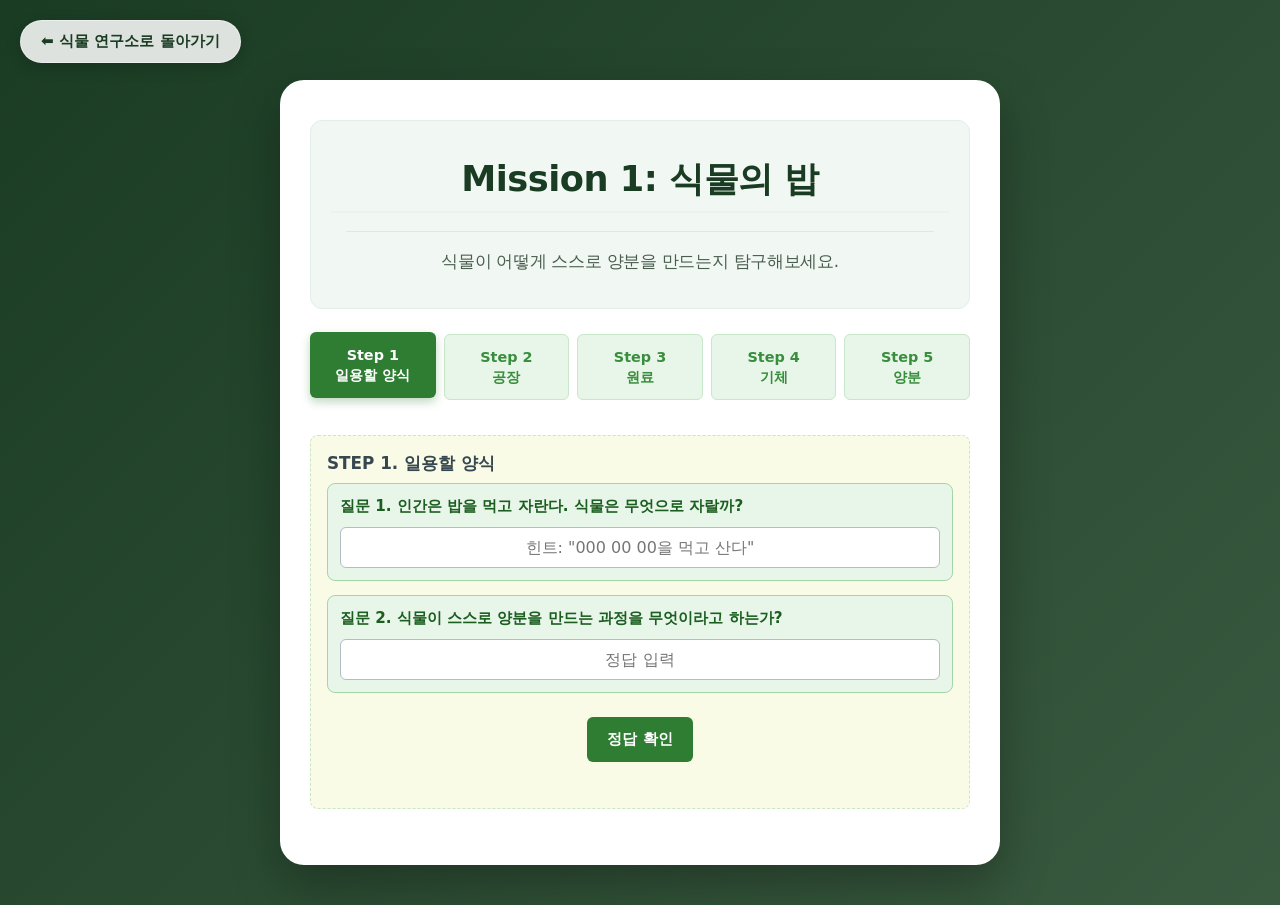
==== commit 5703bd7e: "Update fmt.Println message from 'Hello' to 'Goodbye'" ====
--- a/mission1.html
+++ b/mission1.html
@@ -6,8 +6,8 @@
   <title>미션 1: 식물의 밥</title>
   <link rel="stylesheet" href="style.css">
   <!-- 모바일(터치) 환경에서 HTML5 Drag and Drop이 작동하게 해주는 라이브러리 추가 -->
-  <script defer src="js/main.js"></script>
-  <script defer src="js/dragdrop.js"></script>
+  <script defer src="js/main.js"></script>
+  <script defer src="js/dragdrop.js"></script>
   <script defer src="js/mission1.js"></script>
 
   <style>
